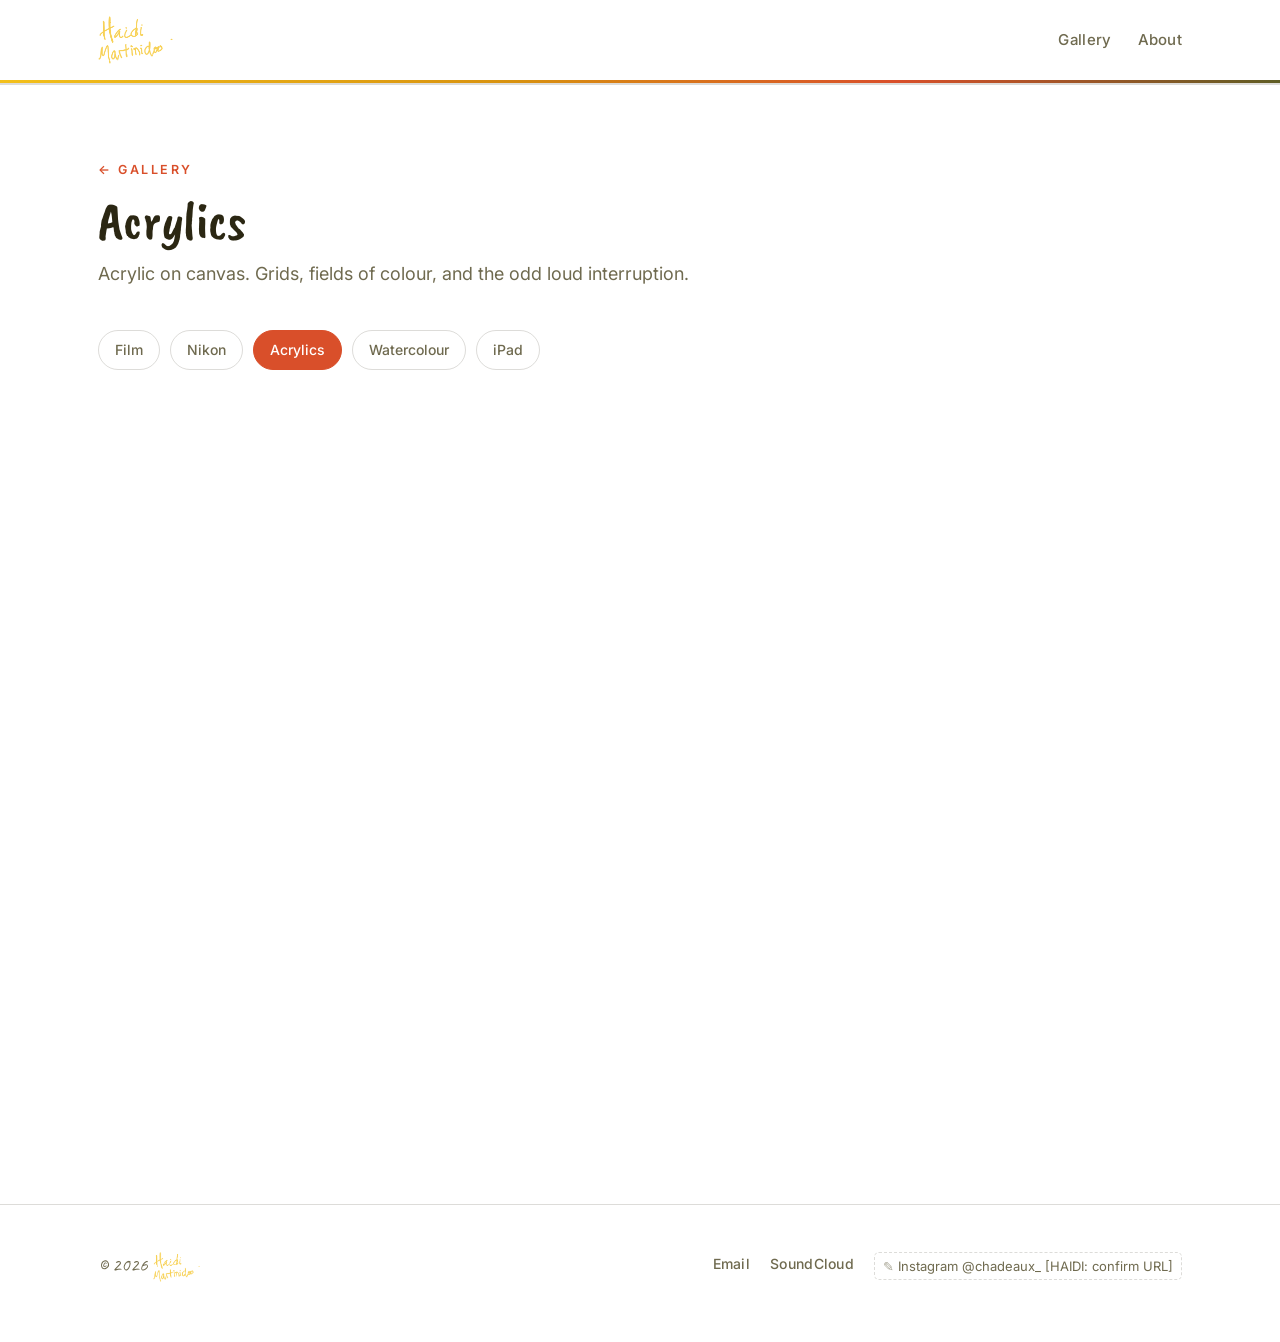
==== acrylics.html @ 5589cf8b "Use handwritten signature as the logo Co-Authored-By: Claude Opus 4.8 <noreply@anthropic.com>" ====
<!DOCTYPE html>
<html lang="en">
<head>
  <meta charset="UTF-8" />
  <meta name="viewport" content="width=device-width, initial-scale=1.0" />
  <title>Acrylics · Haidi Martinidou</title>
  <meta name="description" content="Acrylic paintings by Haidi Martinidou." />

  <link rel="preconnect" href="https://fonts.googleapis.com" />
  <link rel="preconnect" href="https://fonts.gstatic.com" crossorigin />
  <link href="https://fonts.googleapis.com/css2?family=Caveat+Brush&family=Caveat:wght@500;600;700&family=DM+Serif+Display:ital@0;1&family=Inter:wght@400;500;600&display=swap" rel="stylesheet" />
  <link rel="stylesheet" href="css/style.css" />
  <link rel="icon" href="data:image/svg+xml,<svg xmlns='http://www.w3.org/2000/svg' viewBox='0 0 100 100'><circle cx='50' cy='50' r='40' fill='%23b1543a'/></svg>" />
</head>
<body>
  <nav class="nav">
    <div class="nav-inner">
      <a class="logo" href="index.html"><img src="images/name-signature.png" alt="Haidi Martinidou" class="logo-img" /></a>
      <div class="links">
        <a href="art.html">Gallery</a>
        <a href="about.html">About</a>
      </div>
    </div>
  </nav>

  <main class="wrap">
    <section style="padding-bottom:10px">
      <p class="eyebrow"><a href="art.html" style="color:var(--accent);text-decoration:none;">← Gallery</a></p>
      <div class="section-head">
        <h2>Acrylics</h2>
        <p>Acrylic on canvas. Grids, fields of colour, and the odd loud interruption.</p>
      </div>
      <nav class="subnav">
        <a href="film.html">Film</a>
        <a href="nikon.html">Nikon</a>
        <a href="acrylics.html" class="active">Acrylics</a>
        <a href="watercolour.html">Watercolour</a>
        <a href="ipad.html">iPad</a>
      </nav>
    </section>

    <section style="padding-top:0">
      <div class="gallery two">
        <figure class="frame reveal">
          <div class="pic tall" data-file="images/painting-green-red.jpg"><img src="images/painting-green-red.jpg" alt="Acrylic painting: a green grid of squares with a single red circle" loading="lazy" /></div>
          <figcaption>Untitled (green grid, red sun) <span class="muted">Acrylic</span></figcaption>
        </figure>
        <figure class="frame reveal">
          <div class="pic tall" data-file="images/painting-zebra.jpg"><img src="images/painting-zebra.jpg" alt="Acrylic painting of a zebra" loading="lazy" /></div>
          <figcaption>Zebra <span class="muted">Acrylic</span></figcaption>
        </figure>
      </div>
    </section>
  </main>

  <footer class="footer">
    <div class="wrap">
      <small>© <span data-year>2026</span> <img src="images/name-signature.png" alt="Haidi Martinidou" class="sig-foot" /></small>
      <div class="socials">
        <a href="mailto:haidimartinidou@gmail.com">Email</a>
        <a href="https://soundcloud.com/haidi-martinidou" target="_blank" rel="noopener">SoundCloud</a>
        <span class="ph">Instagram @chadeaux_ [HAIDI: confirm URL]</span>
      </div>
    </div>
  </footer>

  <script src="js/main.js"></script>
</body>
</html>
---- css/style.css ----
/* =========================================================
   Haidi Martinidou, personal site
   Editorial "gallery x lab notebook" aesthetic.
   Mature, muted, with hand-drawn marginalia used sparingly.
   Palette pulled from Haidi's own work (forest green + red
   painting, dusty-blue sea photo). Tweak the variables below.
   ========================================================= */

:root {
  --paper: #ffffff;       /* clean white base */
  --paper-2: #f4f3ef;     /* faint warm grey panel */
  --ink: #2b2713;         /* dark warm olive-brown */
  --ink-soft: #6f6a4f;    /* muted text */
  --line: rgba(43,39,19,0.16);

  /* sunset palette, from @chadeaux's mountains drawing */
  --sun:   #f3c01b;       /* golden sky */
  --amber: #d8920f;       /* lower sky */
  --rust:  #d94f2a;       /* bright orange-red, from the art + the Atheroll poster */
  --olive: #5f5d24;       /* hills */
  --olive-deep: #3d3b16;  /* deep foreground */
  --blue:  #2160c4;       /* the marker hand-lettering */
  --plum:  #4a235a;       /* the @chadeaux signature */

  /* legacy aliases still referenced by some components */
  --green: var(--olive);
  --gold:  var(--amber);
  --slate: var(--blue);

  --accent: var(--rust);

  --maxw: 1140px;
  --radius: 12px;

  --font-display: "Caveat Brush", "Comic Sans MS", cursive;
  --font-body: "Inter", ui-sans-serif, system-ui, sans-serif;
  --font-hand: "Caveat", "Comic Sans MS", cursive;
}

* { box-sizing: border-box; }
html { scroll-behavior: smooth; }

body {
  margin: 0;
  color: var(--ink);
  background: var(--paper);
  font-family: var(--font-body);
  font-size: 17px;
  line-height: 1.7;
  -webkit-font-smoothing: antialiased;
  overflow-x: hidden;
}

.wrap { max-width: var(--maxw); margin: 0 auto; padding: 0 28px; position: relative; }

a { color: var(--ink); }

/* hand-drawn marginalia note (used sparingly) */
.note { font-family: var(--font-hand); font-size: 22px; color: var(--ink-soft); line-height: 1.2; }
.note.accent { color: var(--accent); }

/* small ink underline accent under a word */
.mark { position: relative; white-space: nowrap; }
.mark::after {
  content: ""; position: absolute; left: -1px; right: -1px; bottom: -4px; height: 7px;
  background: var(--accent); opacity: .28;
  border-radius: 50% 40% 55% 45% / 100% 100% 60% 70%;
  z-index: -1;
}

/* ---------- nav ---------- */
.nav { position: sticky; top: 0; z-index: 60;
  background: color-mix(in srgb, var(--paper) 86%, transparent);
  backdrop-filter: blur(10px); border-bottom: 1px solid var(--line); }
.nav-inner { max-width: var(--maxw); margin: 0 auto; padding: 16px 28px;
  display: flex; align-items: center; justify-content: space-between; gap: 16px; }
.nav .logo { font-family: var(--font-display); font-weight: 600; font-size: 21px;
  text-decoration: none; color: var(--ink); display: inline-flex; align-items: center; gap: 9px; letter-spacing: .2px; }
.nav .logo .dot { width: 11px; height: 11px; border-radius: 50%; background: var(--accent); display: inline-block; }
.nav .links { display: flex; gap: 26px; flex-wrap: wrap; }
.nav .links a { text-decoration: none; color: var(--ink-soft); font-size: 15px; font-weight: 500;
  letter-spacing: .3px; position: relative; transition: color .15s ease; }
.nav .links a:hover, .nav .links a.active { color: var(--ink); }
.nav .links a.active::after { content: ""; position: absolute; left: 0; right: 0; bottom: -6px;
  height: 2px; background: var(--accent); }

/* ---------- generic section ---------- */
section { padding: 76px 0; position: relative; }
.eyebrow { font-family: var(--font-body); font-size: 12.5px; font-weight: 600;
  letter-spacing: 2.5px; text-transform: uppercase; color: var(--accent); margin: 0 0 14px; }
.section-head { margin-bottom: 40px; max-width: 720px; }
.section-head h2 { font-family: var(--font-display); font-weight: 500;
  font-size: clamp(30px, 4.6vw, 46px); line-height: 1.05; margin: 0 0 12px; letter-spacing: -.5px; }
.section-head p { color: var(--ink-soft); font-size: 18px; margin: 0; }

/* ---------- buttons ---------- */
.btn { display: inline-flex; align-items: center; gap: 8px;
  font-family: var(--font-body); font-weight: 500; font-size: 15px; text-decoration: none;
  color: var(--ink); padding: 11px 20px; border: 1px solid var(--ink); border-radius: 999px;
  background: transparent; transition: background .15s ease, color .15s ease, transform .12s ease; }
.btn:hover { background: var(--ink); color: var(--paper); transform: translateY(-1px); }
.btn.primary { background: var(--accent); border-color: var(--accent); color: #fff; }
.btn.primary:hover { background: var(--ink); border-color: var(--ink); }
.btn.ghost { border-color: var(--line); color: var(--ink-soft); }
.btn.ghost:hover { color: var(--paper); }
/* disabled button: shown but not clickable until a real file/URL exists */
.btn[aria-disabled="true"] { opacity: .45; pointer-events: none; cursor: default; border-style: dashed; }

/* a visible, non-clickable placeholder that Haidi fills in later */
.ph { font-style: normal; color: var(--ink-soft); font-size: 13px;
  border: 1px dashed var(--line); border-radius: 5px; padding: 2px 8px; white-space: nowrap; }
.ph::before { content: "✎ "; opacity: .6; }

/* ---------- hero (landing) ---------- */
.hero { display: grid; grid-template-columns: 1fr 1fr; gap: 48px; align-items: center;
  padding: 64px 0 40px; }
.hero .intro h1 { font-family: var(--font-display); font-weight: 500;
  font-size: clamp(40px, 6vw, 68px); line-height: 1.02; letter-spacing: -1px; margin: 18px 0 18px; }
.hero .intro h1 em { font-style: italic; color: var(--accent); }
.hero .intro p.lead { font-size: 19px; color: var(--ink-soft); max-width: 480px; }
.hero .cta-row { display: flex; flex-wrap: wrap; gap: 14px; margin-top: 30px; }

/* the interactive brain */
.brain-stage { position: relative; display: grid; place-items: center; min-height: 420px; }
.brain-stage svg { width: 100%; max-width: 500px; height: auto; overflow: visible; }
.brain-hemi { cursor: pointer; transition: opacity .2s ease; }
.brain-stage:hover .brain-hemi { opacity: .55; }
.brain-stage .brain-hemi:hover { opacity: 1; }
.hemi-label { font-family: var(--font-hand); font-size: 26px; fill: var(--ink-soft); }
.hemi-label.art { fill: var(--rust); }
.hemi-label.sci { fill: var(--slate); }
.pull-arrow { animation: bob 1.8s ease-in-out infinite; }
@keyframes bob { 0%,100% { transform: translate(0,0); } 50% { transform: translate(7px,-4px); } }

/* art "spill" release animation */
#artGroup { transform-origin: 320px 200px; transition: none; }
.released #artGroup { animation: spill .65s cubic-bezier(.5,-0.2,.3,1) forwards; }
@keyframes spill {
  40% { transform: translate(40px,-30px) rotate(6deg) scale(1.08); opacity: 1; }
  100% { transform: translate(150px,-120px) rotate(16deg) scale(1.2); opacity: 0; }
}

@media (prefers-reduced-motion: reduce) {
  .pull-arrow { animation: none; }
  .released #artGroup { animation: none; opacity: 0; }
}

/* ---------- "two worlds" split ---------- */
.split { display: grid; grid-template-columns: 1fr 1fr; gap: 26px; }
.world { border: 1px solid var(--line); border-radius: var(--radius); background: #fff;
  padding: 30px 30px 26px; transition: transform .16s ease, box-shadow .16s ease; }
.world:hover { transform: translateY(-3px); box-shadow: 0 16px 34px rgba(33,32,28,.08); }
.world .tag { font-size: 12.5px; letter-spacing: 2px; text-transform: uppercase; font-weight: 600; }
.world.sci .tag { color: var(--slate); } .world.art .tag { color: var(--rust); }
.world h3 { font-family: var(--font-display); font-weight: 500; font-size: 27px; margin: 10px 0 10px; }
.world p { color: var(--ink-soft); margin: 0 0 18px; }

/* ---------- project cards (neuroscience) ---------- */
.projects { display: grid; grid-template-columns: repeat(2, 1fr); gap: 24px; }
.proj { border: 1px solid var(--line); border-radius: var(--radius); background: #fff;
  padding: 26px 28px; position: relative; transition: transform .16s ease, box-shadow .16s ease; }
.proj:hover { transform: translateY(-3px); box-shadow: 0 16px 34px rgba(33,32,28,.08); }
.proj.featured { grid-column: 1 / -1; border-color: var(--accent); background:
  linear-gradient(0deg, #fff, #fff) padding-box, var(--paper-2); }
.proj.featured h3 { font-size: 27px; }
.proj .kind { font-size: 12px; letter-spacing: 1.6px; text-transform: uppercase;
  font-weight: 600; color: var(--accent); }
.proj h3 { font-family: var(--font-display); font-weight: 500; font-size: 23px; margin: 8px 0 10px; line-height: 1.15; }
.proj p { color: var(--ink-soft); margin: 0 0 14px; font-size: 16px; }
.proj .stat { display: inline-flex; align-items: baseline; gap: 7px; font-size: 14px;
  color: var(--ink); background: var(--paper-2); border-radius: 6px; padding: 5px 11px; margin: 2px 6px 2px 0; }
.proj .stat b { font-family: var(--font-display); font-weight: 600; }

/* future / wishlist list */
.wish { display: grid; grid-template-columns: repeat(auto-fit, minmax(230px,1fr)); gap: 18px; }
.wish li { list-style: none; border-left: 2px solid var(--accent); padding: 4px 0 4px 16px;
  color: var(--ink); }
.wish ul { margin: 0; padding: 0; }

/* ---------- CV / timeline ---------- */
.timeline { border-left: 2px solid var(--line); margin: 0; padding: 0 0 0 26px; }
.timeline .row { position: relative; padding: 0 0 30px; }
.timeline .row::before { content: ""; position: absolute; left: -33px; top: 4px; width: 12px; height: 12px;
  border-radius: 50%; background: var(--paper); border: 2px solid var(--accent); }
.timeline .when { font-size: 13px; letter-spacing: 1px; text-transform: uppercase; color: var(--ink-soft); font-weight: 600; }
.timeline h4 { font-family: var(--font-display); font-weight: 500; font-size: 20px; margin: 4px 0 4px; }
.timeline p { margin: 0; color: var(--ink-soft); font-size: 15.5px; }

/* ---------- galleries (art) ---------- */
.medium { padding-top: 8px; }
.medium-head { display: flex; align-items: baseline; justify-content: space-between; gap: 16px;
  border-bottom: 1px solid var(--line); padding-bottom: 14px; margin-bottom: 26px; }
.medium-head h3 { font-family: var(--font-display); font-weight: 500; font-size: 30px; margin: 0; }
.medium-head .count { font-size: 14px; color: var(--ink-soft); font-family: var(--font-hand); font-size: 20px; }
.medium-head .desc { color: var(--ink-soft); font-size: 15px; max-width: 460px; }

.gallery { display: grid; gap: 22px; }
.gallery.two { grid-template-columns: repeat(2, 1fr); }
.gallery.three { grid-template-columns: repeat(3, 1fr); }

/* picture in a gallery mat */
.frame { background: #fff; border: 1px solid var(--line); border-radius: 6px; padding: 14px 14px 10px;
  box-shadow: 0 10px 26px rgba(33,32,28,.07); transition: transform .18s ease, box-shadow .18s ease; }
.frame:hover { transform: translateY(-4px) rotate(-.3deg); box-shadow: 0 20px 40px rgba(33,32,28,.12); }
.frame .pic { position: relative; overflow: hidden; border-radius: 3px; background: var(--paper-2);
  aspect-ratio: 4 / 3; display: grid; place-items: center; }
.frame .pic img { width: 100%; height: 100%; object-fit: cover; display: block; }
.frame figcaption { font-family: var(--font-display); font-style: italic; font-size: 15px;
  color: var(--ink); margin: 11px 4px 4px; display: flex; justify-content: space-between; gap: 10px; }
.frame figcaption span.muted { font-style: normal; font-family: var(--font-body); font-size: 12.5px;
  color: var(--ink-soft); letter-spacing: 1px; text-transform: uppercase; }

/* empty slot placeholder (when an image file isn't added yet) */
.frame.missing .pic img { display: none; }
.frame.missing .pic::after { content: "add  " attr(data-file); white-space: pre;
  font-family: var(--font-body); font-size: 13px; letter-spacing: .5px; color: var(--ink-soft);
  border: 1.5px dashed var(--line); border-radius: 4px; padding: 14px 18px; text-align: center; }
.frame .pic.tall { aspect-ratio: 3 / 4; }

/* medium quick-nav (art page) */
.subnav { display: flex; flex-wrap: wrap; gap: 10px; margin: 8px 0 50px; }
.subnav a { text-decoration: none; font-size: 14px; color: var(--ink-soft); font-weight: 500;
  border: 1px solid var(--line); border-radius: 999px; padding: 7px 16px; transition: all .15s ease; }
.subnav a:hover { color: var(--paper); background: var(--ink); border-color: var(--ink); }

/* ---------- about ---------- */
.about-grid { display: grid; grid-template-columns: 1.5fr 1fr; gap: 48px; align-items: start; }
.about-grid .prose p { font-size: 18px; margin: 0 0 20px; }
.about-grid .prose p.big { font-family: var(--font-display); font-weight: 400; font-size: 24px;
  line-height: 1.4; color: var(--ink); }
.sidecard { border: 1px solid var(--line); border-radius: var(--radius); background: #fff; padding: 24px 26px; }
.sidecard h4 { font-family: var(--font-display); font-weight: 500; margin: 0 0 12px; font-size: 19px; }
.sidecard ul { margin: 0; padding: 0; list-style: none; }
.sidecard li { padding: 9px 0; border-top: 1px solid var(--line); display: flex; justify-content: space-between; gap: 12px; }
.sidecard li:first-child { border-top: 0; }
.sidecard li span { color: var(--ink-soft); font-size: 14px; }

/* ---------- blog list ---------- */
.posts { display: flex; flex-direction: column; }
.post-row { display: flex; align-items: baseline; gap: 22px; justify-content: space-between;
  padding: 26px 4px; border-top: 1px solid var(--line); text-decoration: none; color: var(--ink);
  transition: padding-left .18s ease; }
.post-row:last-child { border-bottom: 1px solid var(--line); }
.post-row:hover { padding-left: 14px; }
.post-row h3 { font-family: var(--font-display); font-weight: 500; margin: 0; font-size: clamp(20px,3vw,26px); }
.post-row .meta { font-size: 13px; color: var(--ink-soft); letter-spacing: 1px; text-transform: uppercase; white-space: nowrap; }
.post-row .arrow { color: var(--accent); font-size: 20px; }

/* ---------- article ---------- */
.article { max-width: 720px; margin: 0 auto; padding: 60px 28px 30px; }
.article .back { text-decoration: none; color: var(--ink-soft); font-size: 14px; }
.article h1 { font-family: var(--font-display); font-weight: 500; font-size: clamp(32px,5vw,50px);
  line-height: 1.06; margin: 20px 0 10px; letter-spacing: -.5px; }
.article .meta { color: var(--ink-soft); font-size: 14px; letter-spacing: 1px; text-transform: uppercase; }
.article-body { margin-top: 30px; font-size: 18px; }
.article-body p { margin: 0 0 22px; }
.article-body h2 { font-family: var(--font-display); font-weight: 500; font-size: 27px; margin: 38px 0 12px; }
.article-body blockquote { margin: 28px 0; padding: 6px 0 6px 22px; border-left: 3px solid var(--accent);
  font-family: var(--font-display); font-style: italic; font-size: 22px; color: var(--ink); }
.article-body a { color: var(--rust); }
.article-body code { background: var(--ink); color: var(--paper); padding: 2px 7px; border-radius: 5px; font-size: 15px; }

/* ---------- footer ---------- */
.footer { border-top: 1px solid var(--line); padding: 44px 0 60px; margin-top: 30px; }
.footer .wrap { display: flex; flex-wrap: wrap; gap: 18px; justify-content: space-between; align-items: center; }
.footer small { color: var(--ink-soft); font-family: var(--font-hand); font-size: 19px; }
.footer .socials { display: flex; gap: 20px; flex-wrap: wrap; }
.footer .socials a { color: var(--ink-soft); text-decoration: none; font-size: 14px; font-weight: 500; letter-spacing: .3px; }
.footer .socials a:hover { color: var(--accent); }

/* ---------- responsive ---------- */
@media (max-width: 880px) {
  .hero { grid-template-columns: 1fr; }
  .brain-stage { order: -1; min-height: 340px; }
  .split, .projects, .gallery.two, .gallery.three, .about-grid { grid-template-columns: 1fr; }
  section { padding: 56px 0; }
}

/* gallery index: medium cover cards (links) */
.frame.cover { display: block; text-decoration: none; color: var(--ink); }
.frame.cover figcaption { font-style: normal; font-family: var(--font-display); font-size: 19px;
  align-items: center; }
.frame.cover figcaption .muted { font-family: var(--font-hand); font-size: 18px; letter-spacing: 0;
  text-transform: none; }

/* clickable images */
.frame:not(.missing) .pic img { cursor: zoom-in; }

/* lightbox */
.lightbox { position: fixed; inset: 0; z-index: 200; background: rgba(20,19,16,.93);
  display: flex; align-items: center; justify-content: center; padding: 4vw;
  opacity: 0; visibility: hidden; transition: opacity .2s ease; }
.lightbox.open { opacity: 1; visibility: visible; }
.lightbox img { max-width: 92vw; max-height: 82vh; object-fit: contain; border-radius: 4px;
  background: #fff; box-shadow: 0 24px 70px rgba(0,0,0,.55); }
.lightbox .lb-cap { position: absolute; bottom: 20px; left: 0; right: 0; text-align: center;
  color: #f6f3ea; font-family: var(--font-display); font-style: italic; font-size: 16px; padding: 0 12px; }
.lightbox button { position: absolute; background: transparent; border: 0; color: #f6f3ea;
  cursor: pointer; font-size: 32px; line-height: 1; padding: 12px 16px; opacity: .8; }
.lightbox button:hover { opacity: 1; }
.lb-close { top: 8px; right: 12px; font-size: 28px; }
.lb-prev { left: 6px; top: 50%; transform: translateY(-50%); }
.lb-next { right: 6px; top: 50%; transform: translateY(-50%); }
@media (max-width: 600px) { .lb-prev { left: 0; } .lb-next { right: 0; } }

/* reveal on scroll */
.reveal { opacity: 0; transform: translateY(20px); transition: opacity .6s ease, transform .6s ease; }
.reveal.in { opacity: 1; transform: none; }
@media (prefers-reduced-motion: reduce) { .reveal { opacity: 1; transform: none; transition: none; } html { scroll-behavior: auto; } }

/* =========================================================
   Sunset / hand-drawn theme tuning (@chadeaux)
   ========================================================= */

/* marker font has a single weight: avoid faux-bold, give it a little air */
h1, h2, h3, h4, .nav .logo { font-weight: 400; }
.nav .logo { font-family: "DM Serif Display", Georgia, serif; font-style: italic; font-weight: 400; font-size: 22px; letter-spacing: .2px; }
/* handwritten signature logo (replaces the name text) */
.logo-img { height: 48px; width: auto; display: block; }
.sig-foot { height: 30px; width: auto; vertical-align: middle; }
@media (max-width: 600px) { .logo-img { height: 40px; } }

/* brush-script display sizing (Caveat Brush sits smaller, so size up) */
.hero .intro h1 { font-size: clamp(46px, 6.6vw, 72px); line-height: 1.0; letter-spacing: 0; }
.hero .intro h1 em { font-style: normal; color: var(--rust); }
.section-head h2 { letter-spacing: 0; line-height: 0.98; font-size: clamp(36px, 5.2vw, 54px); }
.medium-head h3 { font-size: 32px; }
.eyebrow { font-weight: 600; }

/* eyebrow + links speak in the drawing's blue */
.eyebrow { color: var(--blue); }
.nav .links a:hover, .nav .links a.active { color: var(--blue); }

/* captions read like the handwriting in the drawing */
.frame figcaption { font-family: var(--font-hand); font-style: normal; font-size: 19px; letter-spacing: .3px; }
.frame figcaption .muted { font-family: var(--font-body); }
.frame.cover figcaption { font-family: var(--font-display); font-size: 17px; }

/* warm buttons */
.btn { font-family: var(--font-body); }
.btn.primary:hover, .btn.blue:hover { background: var(--olive-deep); border-color: var(--olive-deep); color: #fff; }
.btn.blue { background: var(--blue); border-color: var(--blue); color: #fff; }

/* sub-nav active chip in terracotta */
.subnav a.active { background: var(--rust); border-color: var(--rust); color: #fff; }

/* a thin sunset horizon under the top nav */
.nav { border-bottom: 0; box-shadow: 0 2px 0 0 var(--line); }
.nav::after { content: ""; display: block; height: 3px;
  background: linear-gradient(90deg, var(--sun), var(--amber) 40%, var(--rust) 70%, var(--olive)); }

/* the medium shortcut cards on the landing, warmed up */
.world .tag { color: var(--rust); }
.world.art .tag { color: var(--rust); }

/* ===== free-floating, drifting hand-drawn objects (figs, lemons, spoons, chillies) ===== */
body { position: relative; }
.figs-layer { position: absolute; top: 0; left: 0; width: 100%; overflow: hidden;
  pointer-events: none; z-index: 5; }
.fig-obj { position: absolute; top: 0; left: 0; pointer-events: none; will-change: transform; }
.fig-obj svg { width: 100%; height: 100%; display: block; overflow: visible; }
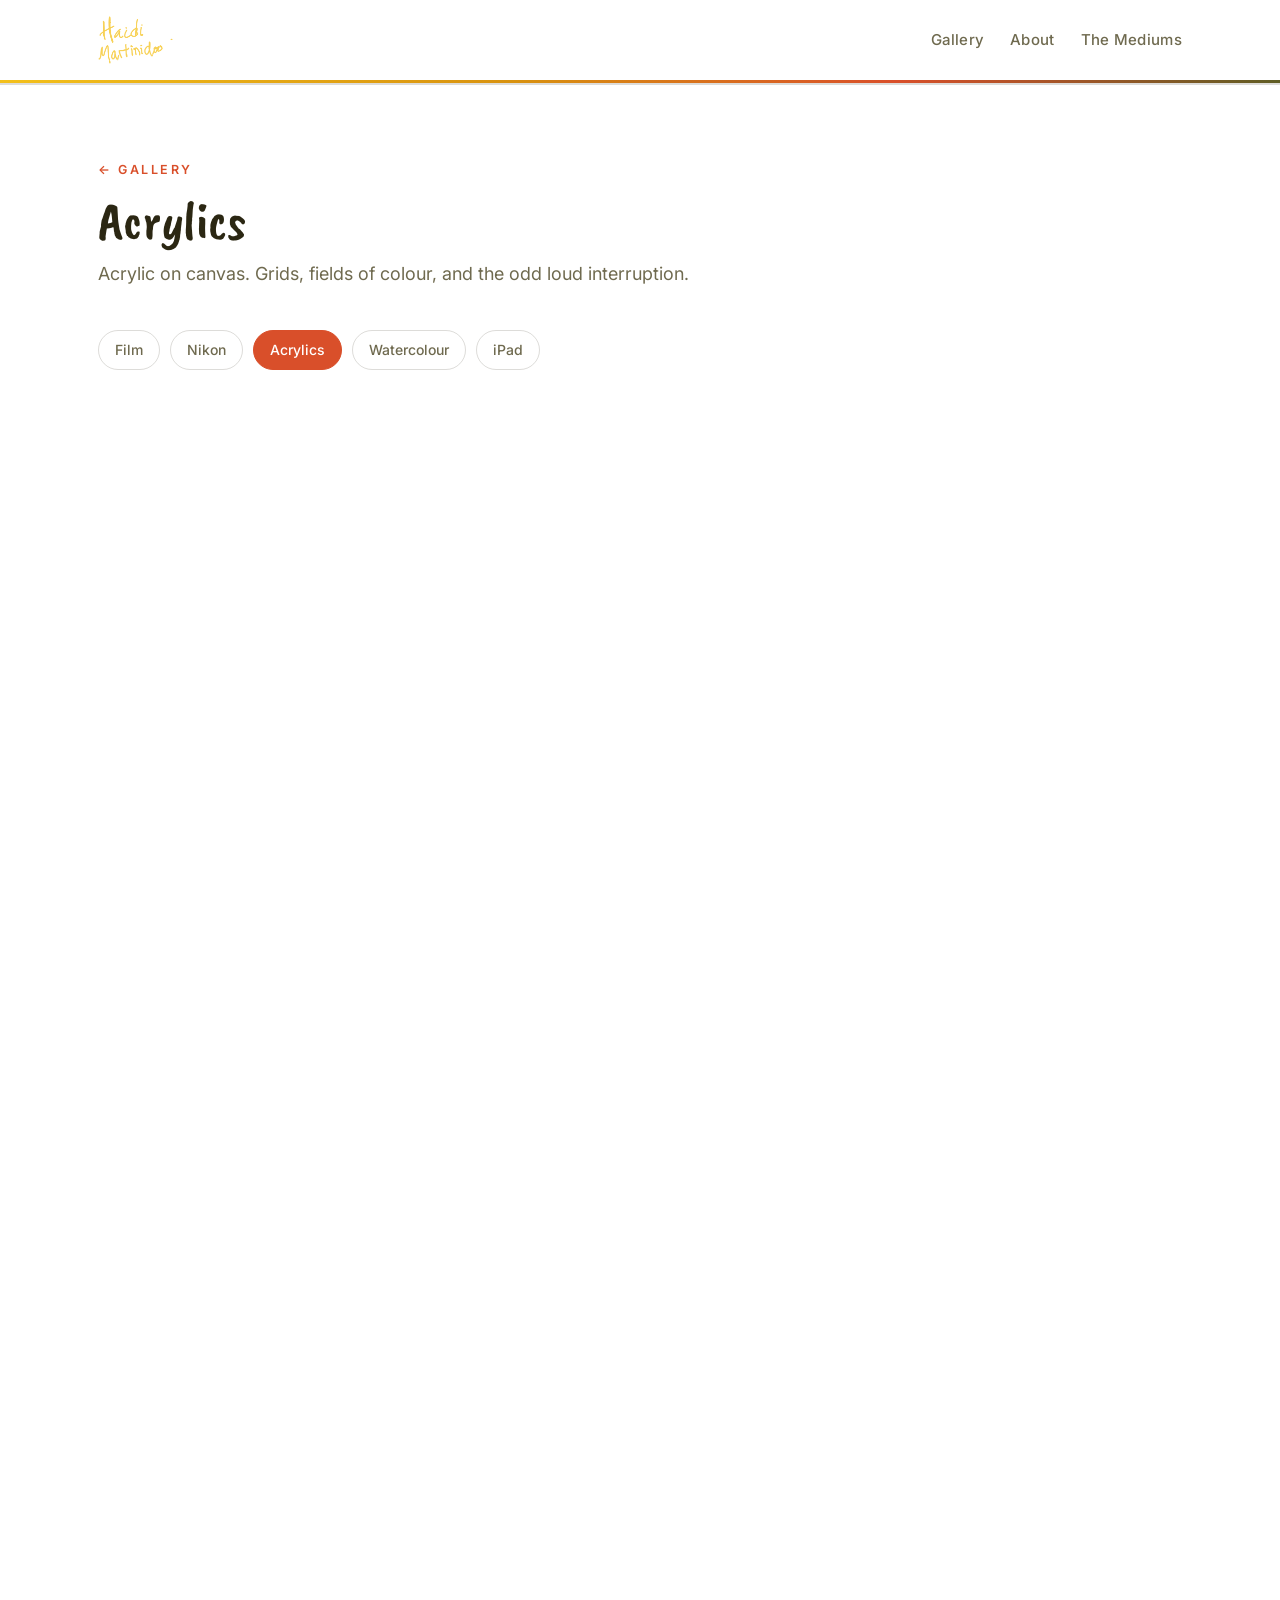
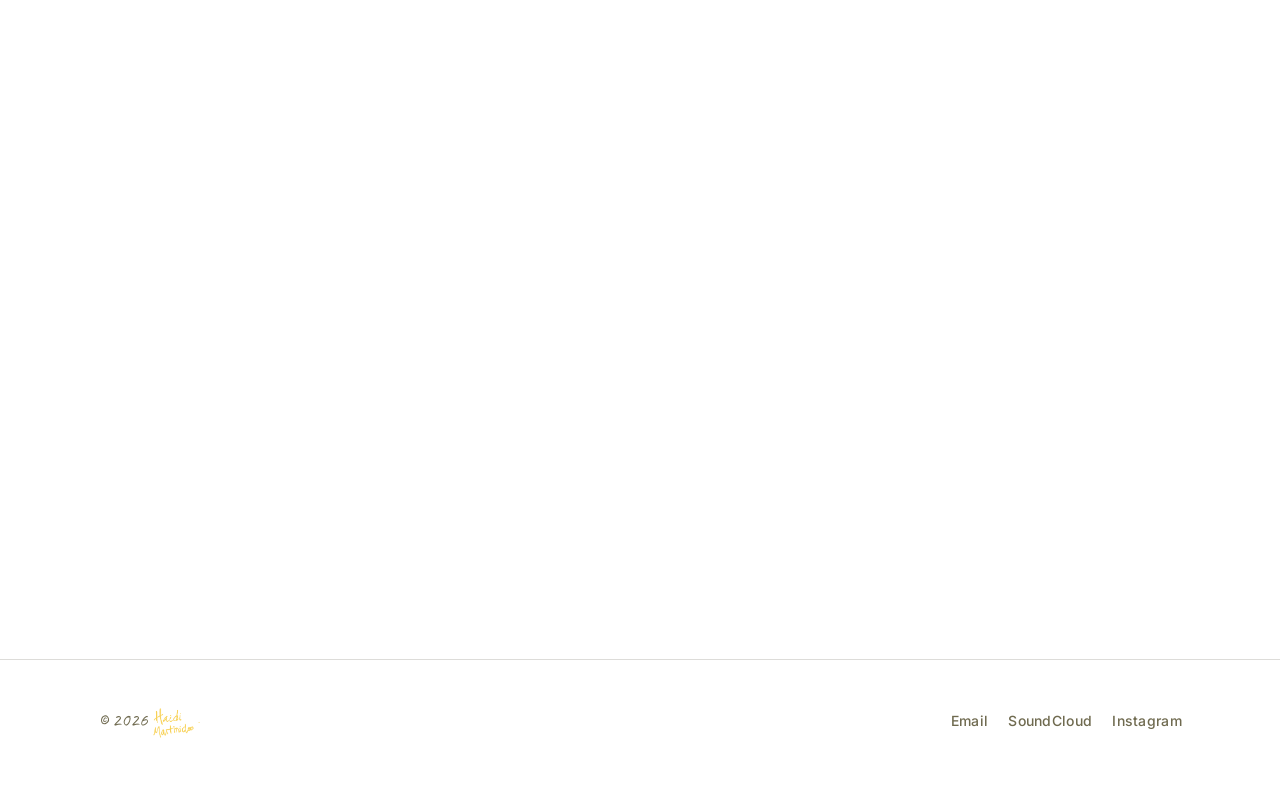
==== commit fbc45de2: "Modify acrylics.html with new images and captions Updated image sources and captions for zebra paint" ====
--- a/acrylics.html
+++ b/acrylics.html
@@ -11,6 +11,19 @@
   <link href="https://fonts.googleapis.com/css2?family=Caveat+Brush&family=Caveat:wght@500;600;700&family=DM+Serif+Display:ital@0;1&family=Inter:wght@400;500;600&display=swap" rel="stylesheet" />
   <link rel="stylesheet" href="css/style.css" />
   <link rel="icon" href="data:image/svg+xml,<svg xmlns='http://www.w3.org/2000/svg' viewBox='0 0 100 100'><circle cx='50' cy='50' r='40' fill='%23b1543a'/></svg>" />
+  <link rel="canonical" href="https://haidimartinidou.github.io/acrylics.html" />
+  <meta name="author" content="Haidi Martinidou" />
+  <meta name="robots" content="index, follow" />
+  <meta property="og:type" content="website" />
+  <meta property="og:site_name" content="Haidi Martinidou" />
+  <meta property="og:title" content="Acrylics · Haidi Martinidou" />
+  <meta property="og:description" content="Acrylic paintings by Haidi Martinidou." />
+  <meta property="og:url" content="https://haidimartinidou.github.io/acrylics.html" />
+  <meta property="og:image" content="https://haidimartinidou.github.io/images/hero-mountains.jpg" />
+  <meta name="twitter:card" content="summary_large_image" />
+  <meta name="twitter:title" content="Acrylics · Haidi Martinidou" />
+  <meta name="twitter:description" content="Acrylic paintings by Haidi Martinidou." />
+  <meta name="twitter:image" content="https://haidimartinidou.github.io/images/hero-mountains.jpg" />
 </head>
 <body>
   <nav class="nav">
@@ -19,6 +32,7 @@
       <div class="links">
         <a href="art.html">Gallery</a>
         <a href="about.html">About</a>
+        <a href="themediums.html">The Mediums</a>
       </div>
     </div>
   </nav>
@@ -43,11 +57,18 @@
       <div class="gallery two">
         <figure class="frame reveal">
           <div class="pic tall" data-file="images/painting-green-red.jpg"><img src="images/painting-green-red.jpg" alt="Acrylic painting: a green grid of squares with a single red circle" loading="lazy" /></div>
-          <figcaption>Untitled (green grid, red sun) <span class="muted">Acrylic</span></figcaption>
+          <figcaption>Red sun on green tiles <span class="muted">Acrylic</span></figcaption>
         </figure>
         <figure class="frame reveal">
-          <div class="pic tall" data-file="images/painting-zebra.jpg"><img src="images/painting-zebra.jpg" alt="Acrylic painting of a zebra" loading="lazy" /></div>
-          <figcaption>Zebra <span class="muted">Acrylic</span></figcaption>
+          <div class="pic tall" data-file="images/zebra.jpeg"><img src="images/zebra.jpeg" alt="Acrylic painting of a zebra" loading="lazy" /></div>
+          <figcaption>Zebra cocktails<span class="muted">Acrylic</span></figcaption>
+        <figure class="frame reveal">
+          <div class="pic tall" data-file="images/goo.JPEG"><img src="images/goo.JPEG" alt="Acrylic painting of a something" loading="lazy" /></div>
+          <figcaption>Goo of acrylics and crayons<span class="muted">Acrylic</span></figcaption>
+        </figure>
+        <figure class="frame reveal">
+          <div class="pic tall" data-file="images/lemons.JPG"><img src="images/lemons.JPG" alt="Acrylic painting of lemons on a table" loading="lazy" /></div>
+          <figcaption>The lemon painting that started it all<span class="muted">Acrylic</span></figcaption>
         </figure>
       </div>
     </section>
@@ -59,7 +80,7 @@
       <div class="socials">
         <a href="mailto:haidimartinidou@gmail.com">Email</a>
         <a href="https://soundcloud.com/haidi-martinidou" target="_blank" rel="noopener">SoundCloud</a>
-        <span class="ph">Instagram @chadeaux_ [HAIDI: confirm URL]</span>
+        <a href="https://www.instagram.com/chadeaux_" target="_blank" rel="noopener">Instagram</a>
       </div>
     </div>
   </footer>
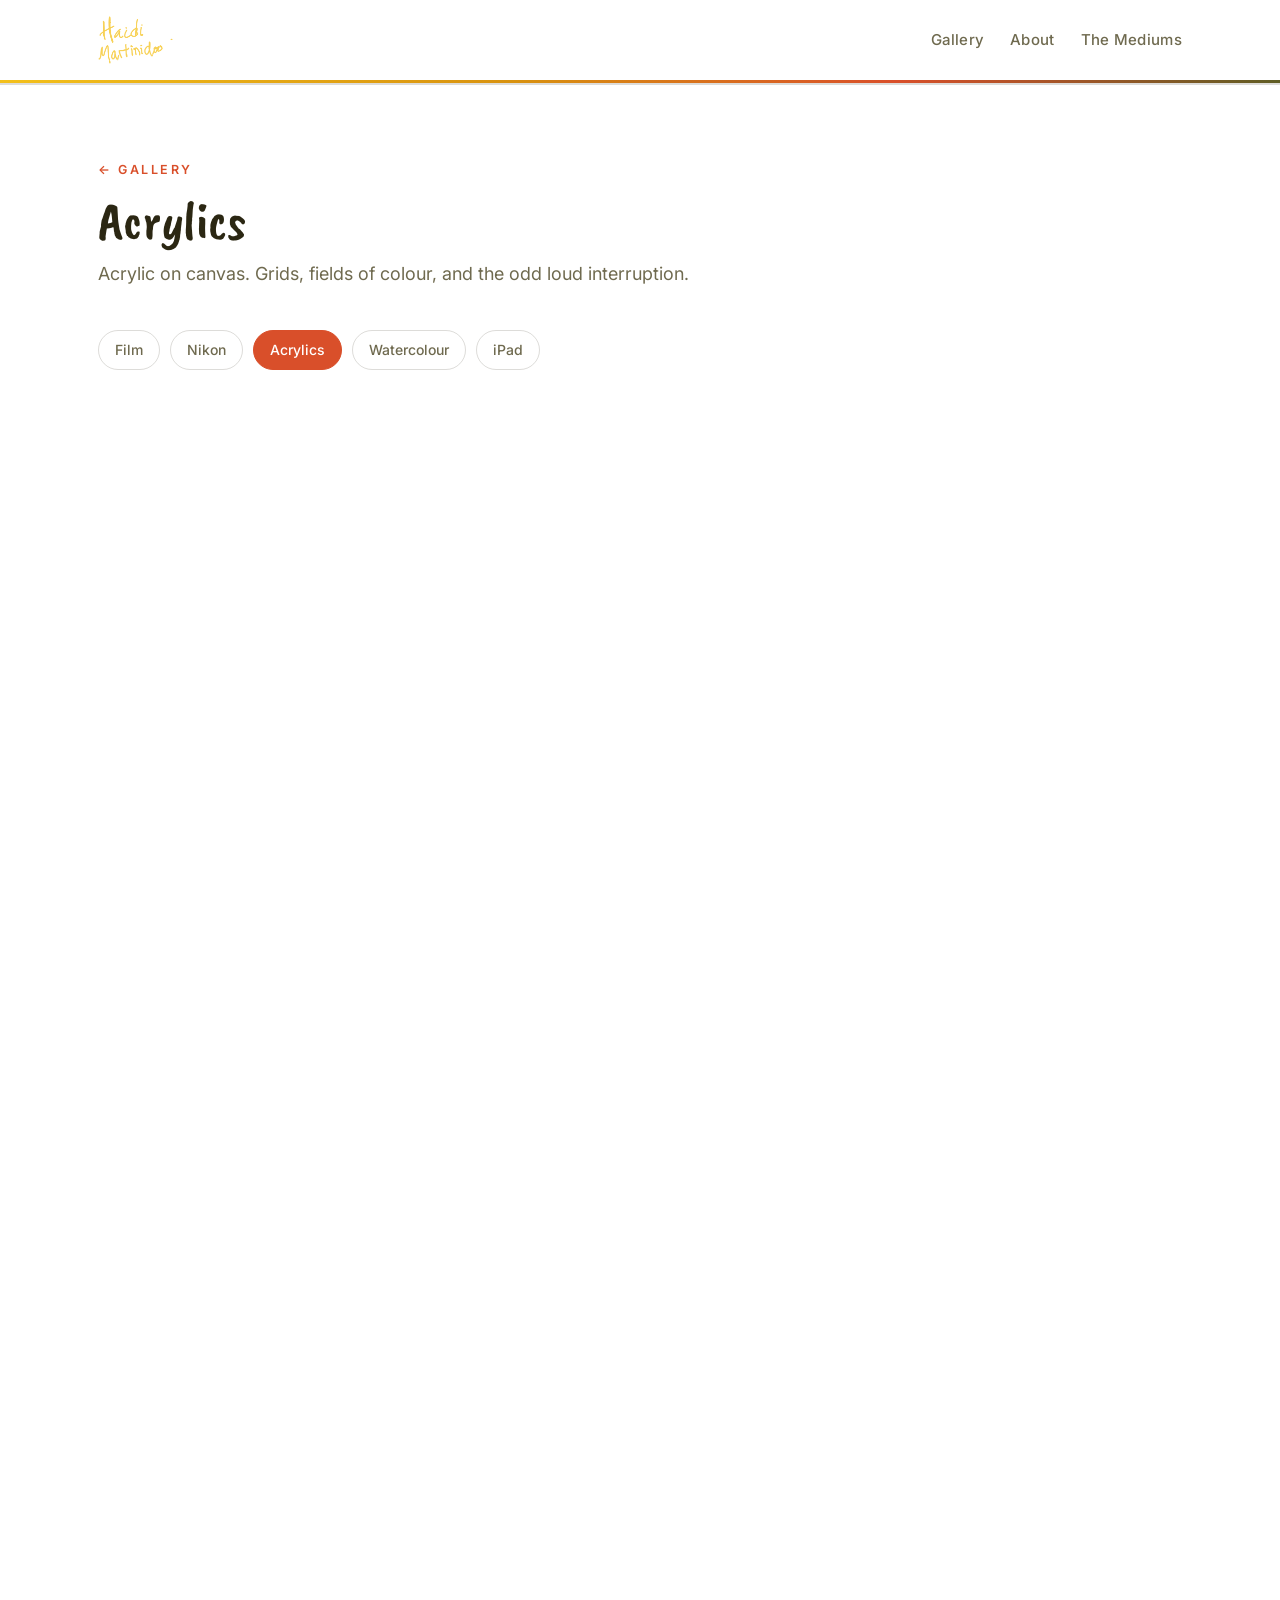
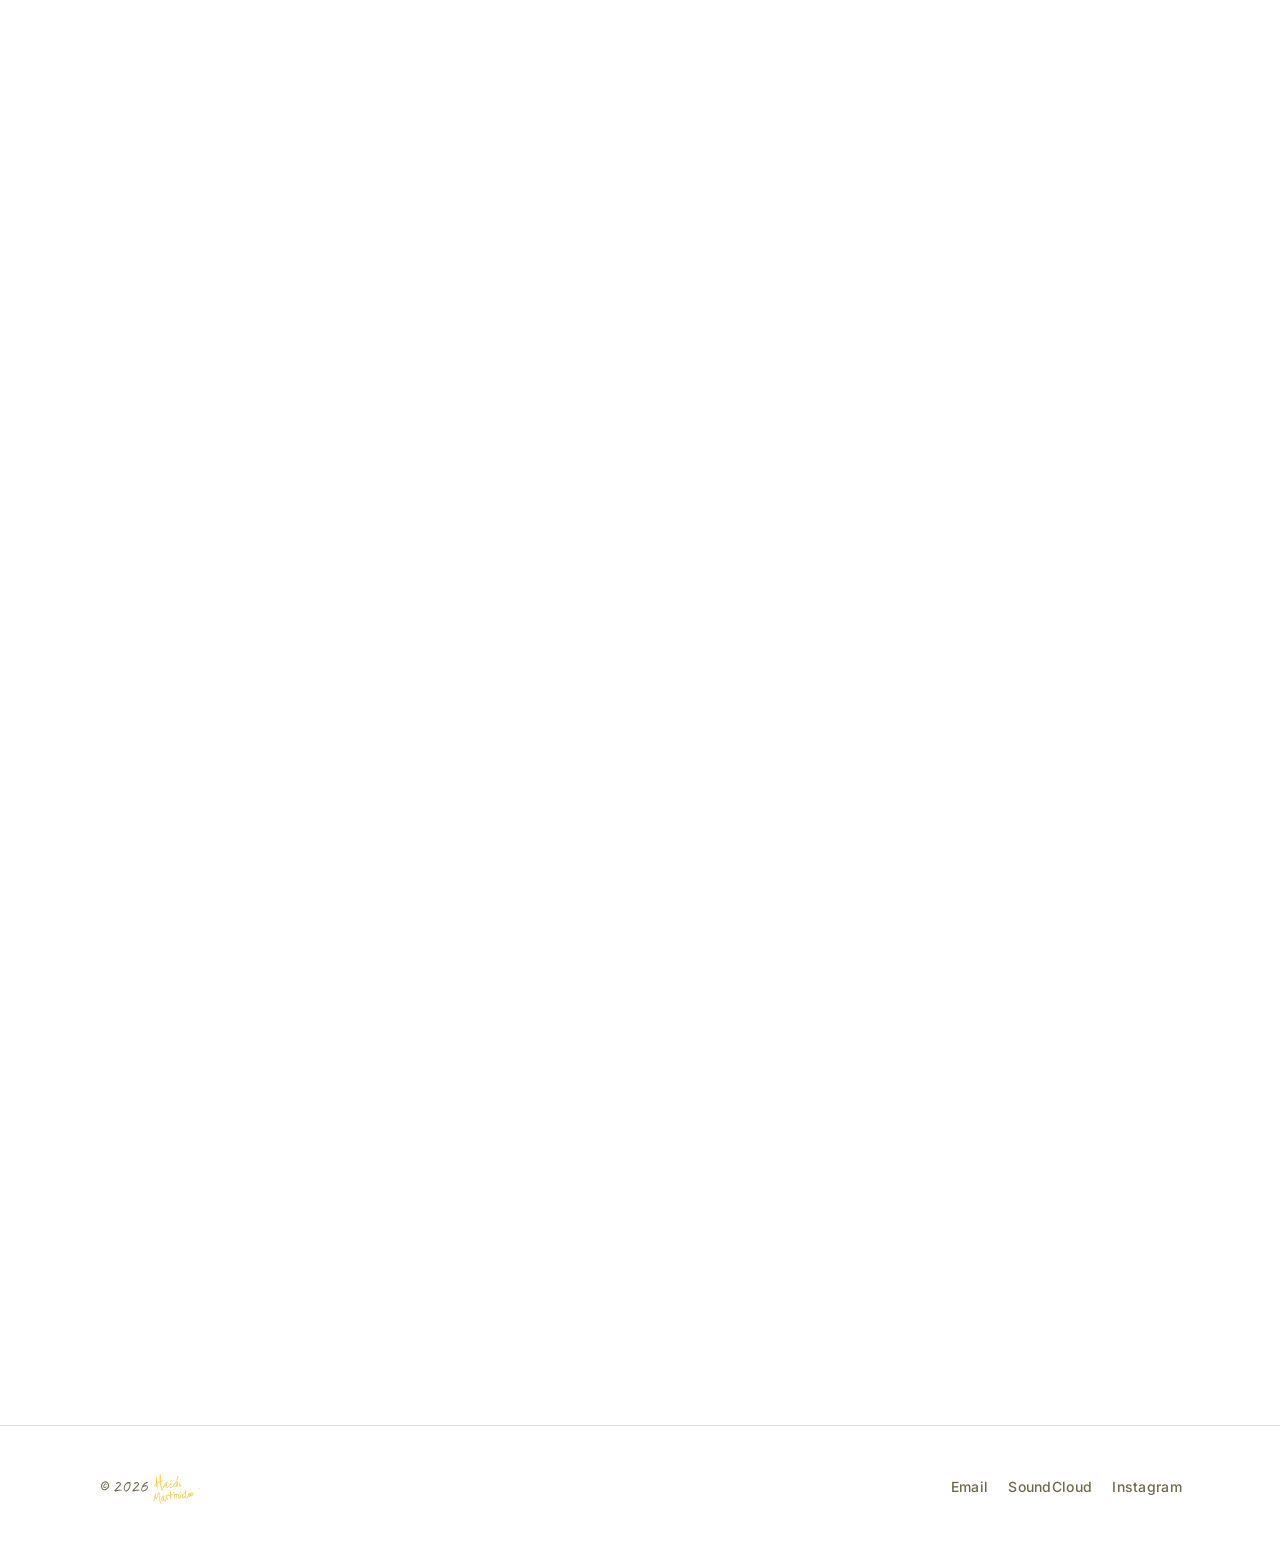
==== commit e00313be: "Add new figure for zebra painting in acrylics.html" ====
--- a/acrylics.html
+++ b/acrylics.html
@@ -54,7 +54,7 @@
     </section>
 
     <section style="padding-top:0">
-      <div class="gallery two">
+      <div class="gallery five">
         <figure class="frame reveal">
           <div class="pic tall" data-file="images/painting-green-red.jpg"><img src="images/painting-green-red.jpg" alt="Acrylic painting: a green grid of squares with a single red circle" loading="lazy" /></div>
           <figcaption>Red sun on green tiles <span class="muted">Acrylic</span></figcaption>
@@ -62,6 +62,7 @@
         <figure class="frame reveal">
           <div class="pic tall" data-file="images/zebra.jpeg"><img src="images/zebra.jpeg" alt="Acrylic painting of a zebra" loading="lazy" /></div>
           <figcaption>Zebra cocktails<span class="muted">Acrylic</span></figcaption>
+        </figure>
         <figure class="frame reveal">
           <div class="pic tall" data-file="images/goo.JPEG"><img src="images/goo.JPEG" alt="Acrylic painting of a something" loading="lazy" /></div>
           <figcaption>Goo of acrylics and crayons<span class="muted">Acrylic</span></figcaption>
